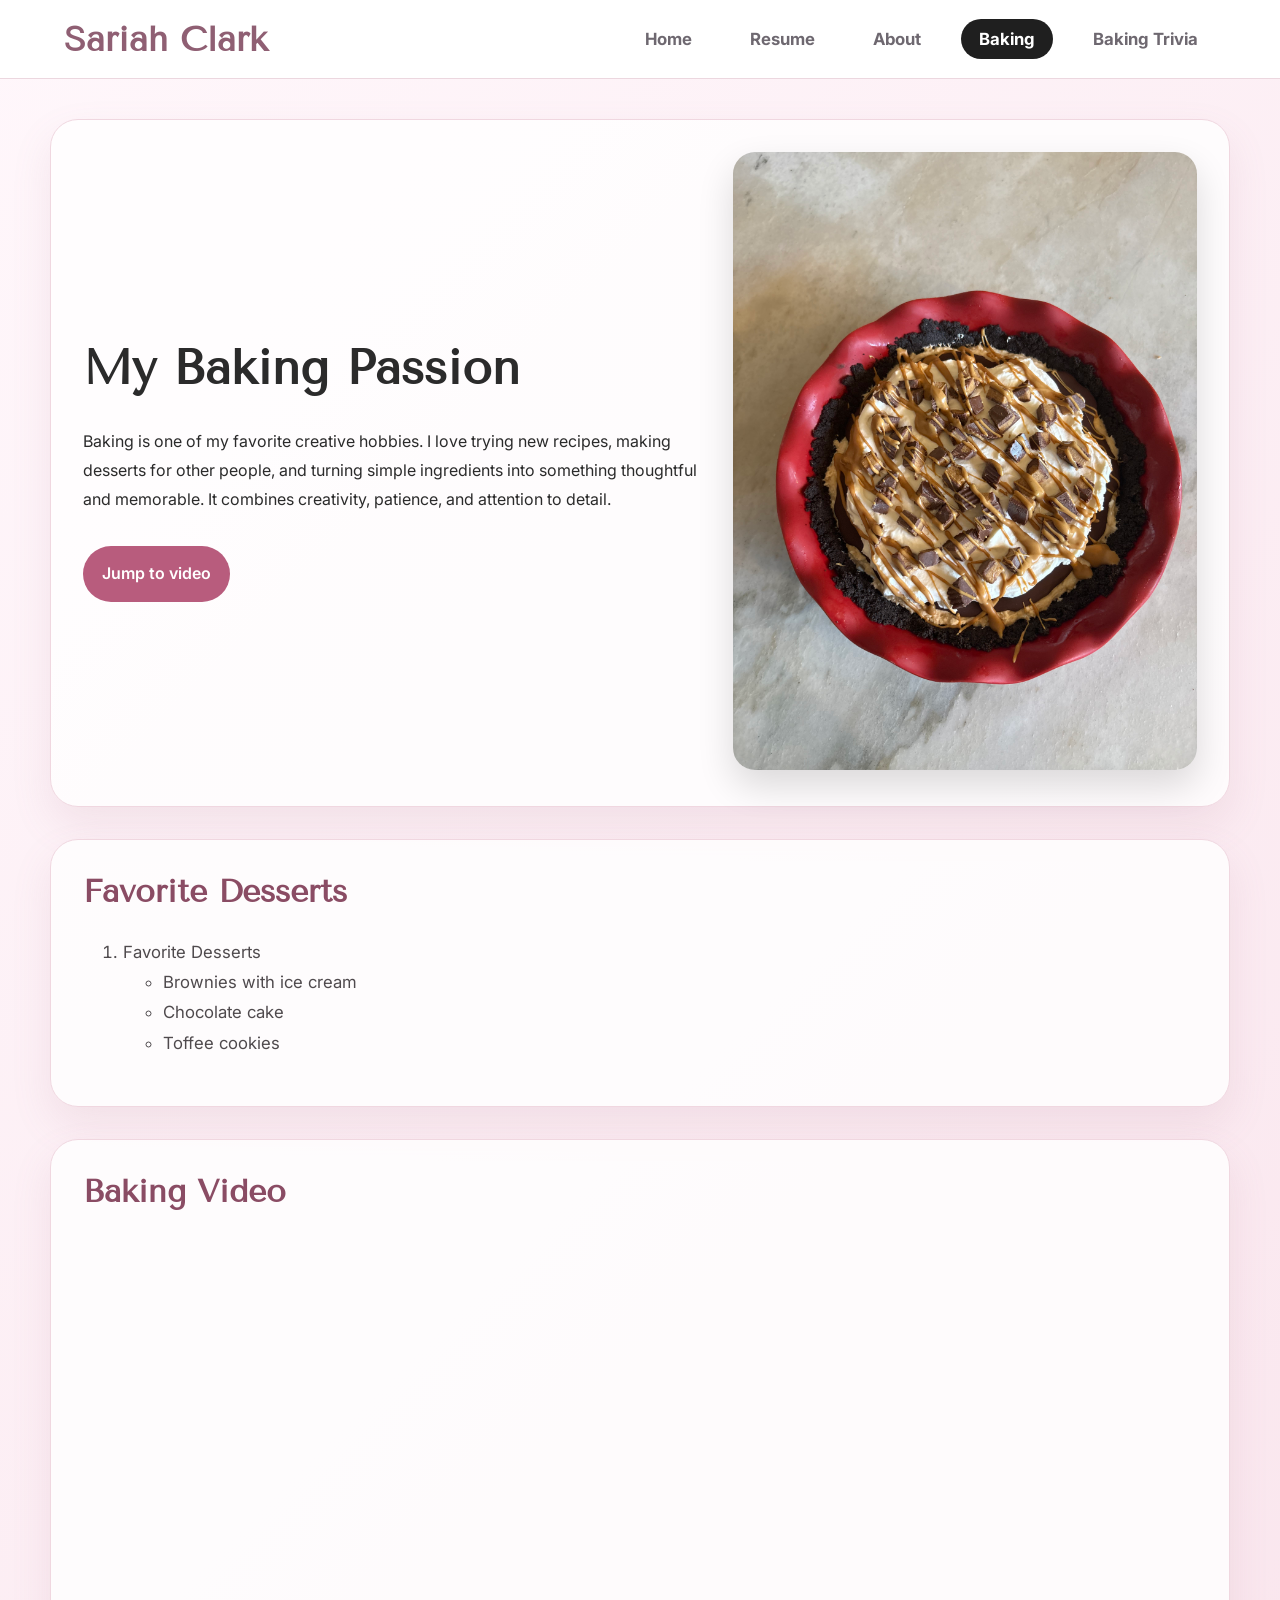
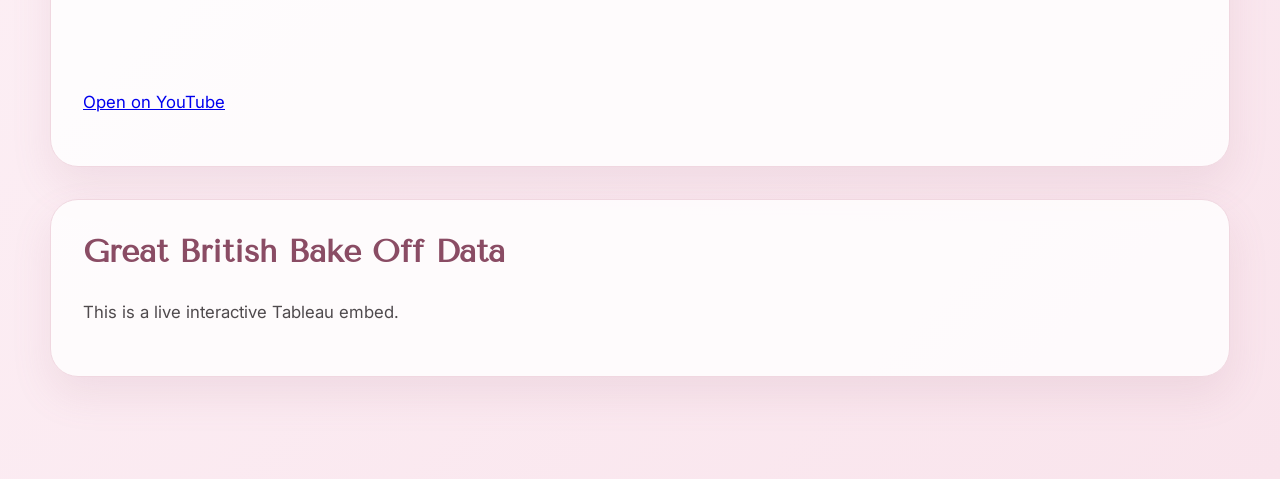
==== scratch.html @ 56e5a97a "Add files via upload" ====
<!DOCTYPE html>
<html lang="en">
<head>
  <meta charset="UTF-8">
  <meta name="viewport" content="width=device-width, initial-scale=1.0">
  <title>Baking | Sariah Clark</title>
  <link href="https://fonts.googleapis.com/css2?family=Tenor+Sans&family=Inter:wght@400;600&display=swap" rel="stylesheet">
  <link href="styles/scratch.css" rel="stylesheet">
</head>
<body>

<nav class="navbar">
  <div class="nav-container">
    <h2 class="site-name">Sariah Clark</h2>
    <div class="nav-links">
      <a href="index.html">Home</a>
      <a href="resume.html">Resume</a>
      <a href="about.html">About</a>
      <a href="scratch.html" class="active-page">Baking</a>
      <a href="app.html">Baking Trivia</a>
    </div>
  </div>
</nav>

<main class="scratch-main">
  <section class="hero-box">
    <div class="hero-text">
      <h1 id="top">My Baking Passion</h1>
      <p>
        Baking is one of my favorite creative hobbies. I love trying new recipes, making desserts
        for other people, and turning simple ingredients into something thoughtful and memorable.
        It combines creativity, patience, and attention to detail.
      </p>
      <a class="jump-button" href="#video">Jump to video</a>
    </div>

    <div class="hero-image-wrap">
      <img src="images/baking.jpeg" alt="A homemade dessert by Sariah" class="feature-image">
    </div>
  </section>

  <section class="content-card">
    <h2>Favorite Desserts</h2>
    <ol>
      <li>
        Favorite Desserts
        <ul>
          <li>Brownies with ice cream</li>
          <li>Chocolate cake</li>
          <li>Toffee cookies</li>
        </ul>
      </li>
    </ol>
  </section>

  <section id="video" class="content-card">
    <h2>Baking Video</h2>

    <div class="video-wrap">
      <iframe
        src="https://www.youtube.com/embed/_ZnH8eiJbPo"
        title="Baking video"
        allow="accelerometer; autoplay; clipboard-write; encrypted-media; gyroscope; picture-in-picture; web-share"
        allowfullscreen>
      </iframe>
    </div>

    <p><a href="https://www.youtube.com/watch?v=_ZnH8eiJbPo" target="_blank">Open on YouTube</a></p>
  </section>

  <section class="content-card">
    <h2>Great British Bake Off Data</h2>
    <p class="note-text">This is a live interactive Tableau embed.</p>

    <div class='tableauPlaceholder' id='viz1774888617337' style='position: relative'>
      <noscript>
        <img alt='Story' src='https://public.tableau.com/static/images/Gr/GreatBritishBakeOffGBBO/Story/1.png' style='border: none'>
      </noscript>
      <object class='tableauViz' style='display:none;'>
        <param name='host_url' value='https%3A%2F%2Fpublic.tableau.com%2F'>
        <param name='embed_code_version' value='3'>
        <param name='site_root' value=''>
        <param name='name' value='GreatBritishBakeOffGBBO/Story'>
        <param name='tabs' value='no'>
        <param name='toolbar' value='yes'>
        <param name='static_image' value='https://public.tableau.com/static/images/Gr/GreatBritishBakeOffGBBO/Story/1.png'>
        <param name='animate_transition' value='yes'>
        <param name='display_static_image' value='yes'>
        <param name='display_spinner' value='yes'>
        <param name='display_overlay' value='yes'>
        <param name='display_count' value='yes'>
        <param name='language' value='en-US'>
      </object>
    </div>

    <script type="text/javascript">
      var divElement = document.getElementById('viz1774888617337');
      var vizElement = divElement.getElementsByTagName('object')[0];
      vizElement.style.width = '100%';
      vizElement.style.height = '800px';
      var scriptElement = document.createElement('script');
      scriptElement.src = 'https://public.tableau.com/javascripts/api/viz_v1.js';
      vizElement.parentNode.insertBefore(scriptElement, vizElement);
    </script>
  </section>
</main>

</body>
</html>
---- styles/scratch.css ----
body {
  margin: 0;
  font-family: 'Inter', sans-serif;
  background: linear-gradient(135deg, #fff7fb 0%, #f9e4ec 100%);
  color: #2b2b2b;
}

.navbar {
  background-color: #ffffff;
  border-bottom: 1px solid #ecd7df;
  padding: 18px 0;
}

.nav-container {
  width: 90%;
  max-width: 1200px;
  margin: 0 auto;
  display: flex;
  justify-content: space-between;
  align-items: center;
  flex-wrap: wrap;
  gap: 16px;
}

.site-name {
  font-family: 'Tenor Sans', serif;
  font-size: 2.2rem;
  color: #8f5f73;
  margin: 0;
}

.nav-links a {
  text-decoration: none;
  color: #6e6870;
  margin-left: 18px;
  font-weight: 700;
  font-size: 1.05rem;
  padding: 10px 18px;
  border-radius: 28px;
  display: inline-block;
  transition: 0.2s ease;
}

.nav-links a:hover {
  background-color: #f6dde6;
  color: #8f5f73;
}

.active-page {
  background-color: #1f1f1f;
  color: white !important;
}

.scratch-main {
  max-width: 1180px;
  margin: 0 auto;
  padding: 40px 20px 70px;
}

.hero-box {
  display: grid;
  grid-template-columns: 1.2fr 0.9fr;
  gap: 2rem;
  align-items: center;
  background: rgba(255, 255, 255, 0.82);
  border: 1px solid #f0d7e0;
  border-radius: 28px;
  box-shadow: 0 18px 40px rgba(166, 107, 134, 0.12);
  padding: 2rem;
  margin-bottom: 2rem;
}

.hero-text {
  line-height: 1.8;
}

.hero-image-wrap {
  width: 100%;
}

h1,
h2 {
  font-family: 'Tenor Sans', serif;
}

h1 {
  font-size: 3rem;
  margin-top: 0;
  margin-bottom: 1rem;
}

h2 {
  font-size: 2rem;
  margin-top: 0;
  color: #8a4c64;
}

.content-card p,
li {
  line-height: 1.8;
  color: #4f4a4d;
  font-size: 1.05rem;
}

.jump-button {
  display: inline-block;
  margin-top: 1rem;
  background: #b85c7d;
  color: white;
  text-decoration: none;
  padding: 0.85rem 1.2rem;
  border-radius: 999px;
  font-weight: 600;
}

.jump-button:hover {
  background: #9f4d6b;
  color: white;
}

.feature-image {
  width: 100%;
  border-radius: 22px;
  object-fit: cover;
  box-shadow: 0 16px 36px rgba(0, 0, 0, 0.14);
}

.content-card {
  background: rgba(255, 255, 255, 0.82);
  border: 1px solid #f0d7e0;
  border-radius: 28px;
  box-shadow: 0 18px 40px rgba(166, 107, 134, 0.12);
  padding: 2rem;
  margin-bottom: 2rem;
}

.video-wrap {
  position: relative;
  width: 100%;
  overflow: hidden;
  border-radius: 22px;
  margin-top: 1rem;
}

.video-wrap iframe {
  width: 100%;
  min-height: 430px;
  border: 0;
}

.note-text {
  color: #7a7477;
}

.tableauPlaceholder {
  width: 100%;
  overflow: hidden;
  border-radius: 22px;
}

@media (max-width: 900px) {
  .hero-box {
    grid-template-columns: 1fr;
  }

  h1 {
    font-size: 2.4rem;
  }

  .nav-container {
    justify-content: center;
    gap: 1rem;
  }

  .nav-links {
    display: flex;
    flex-wrap: wrap;
    justify-content: center;
  }
}
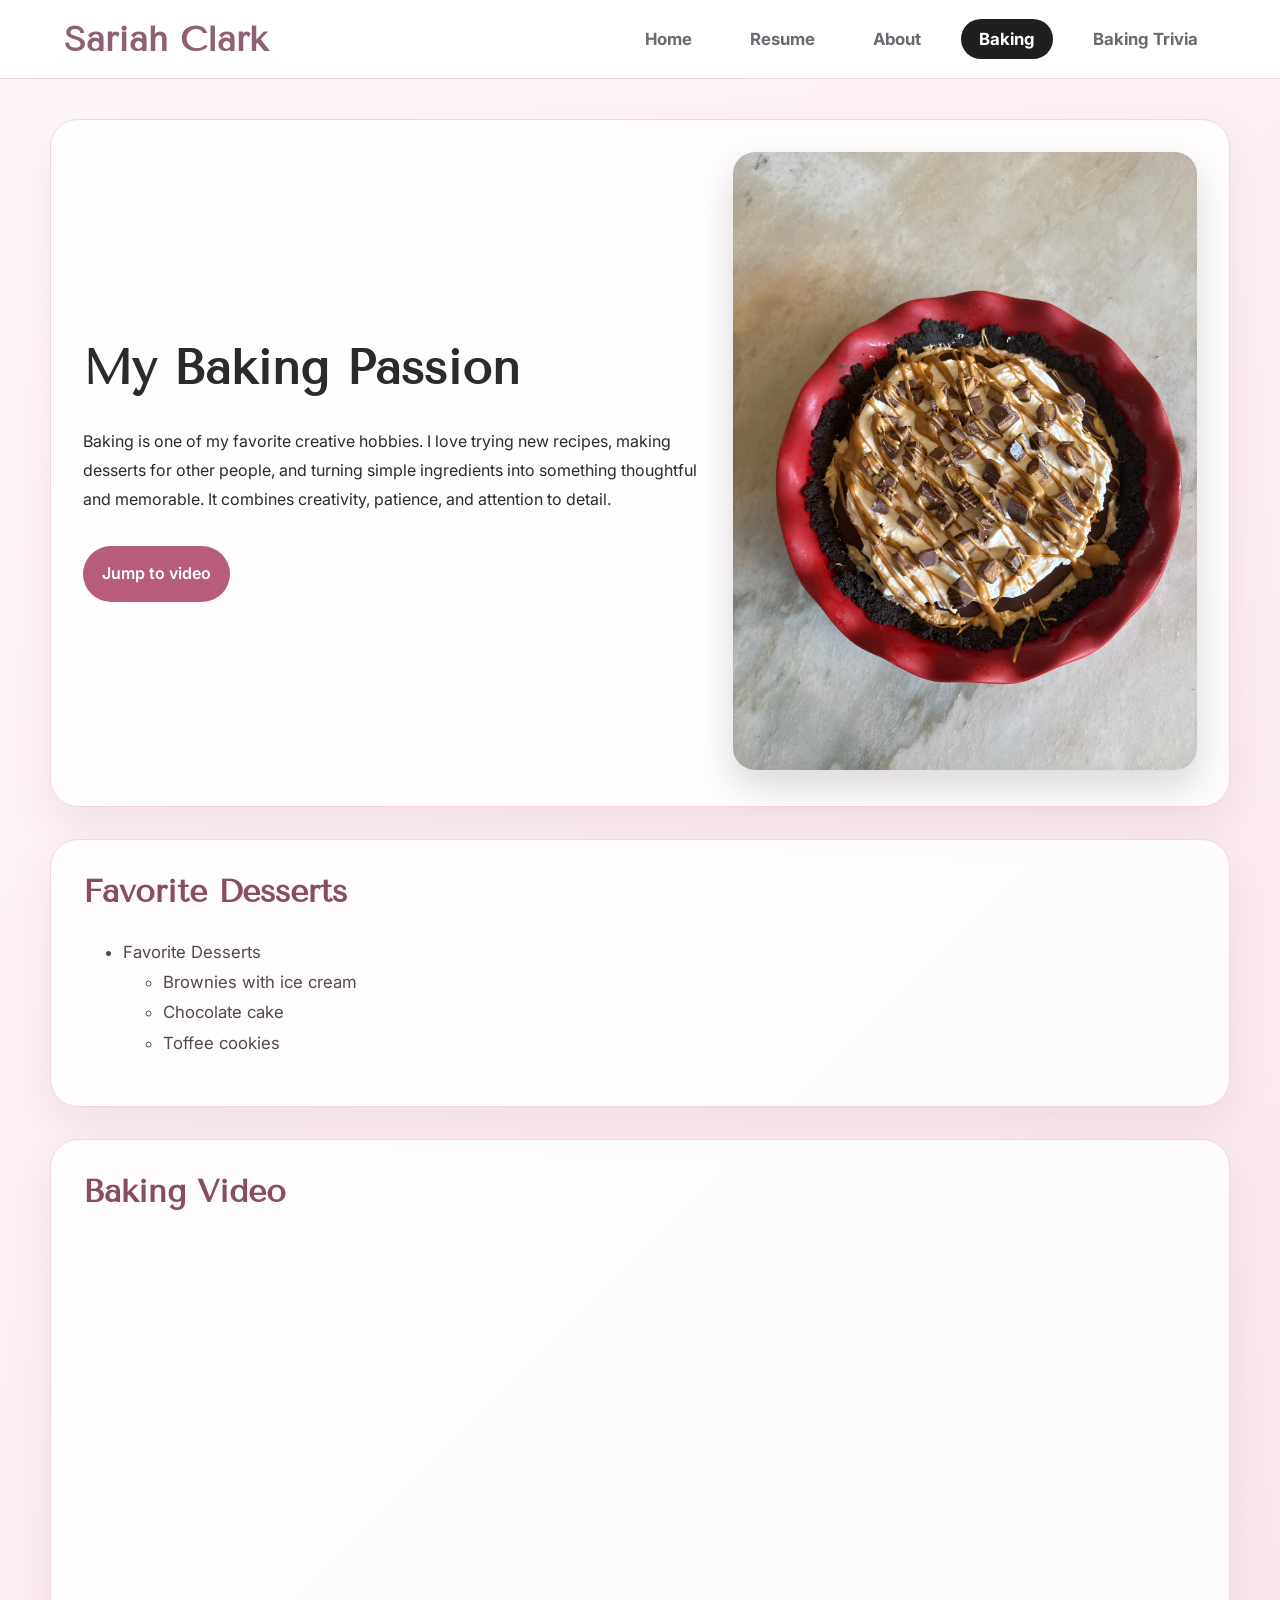
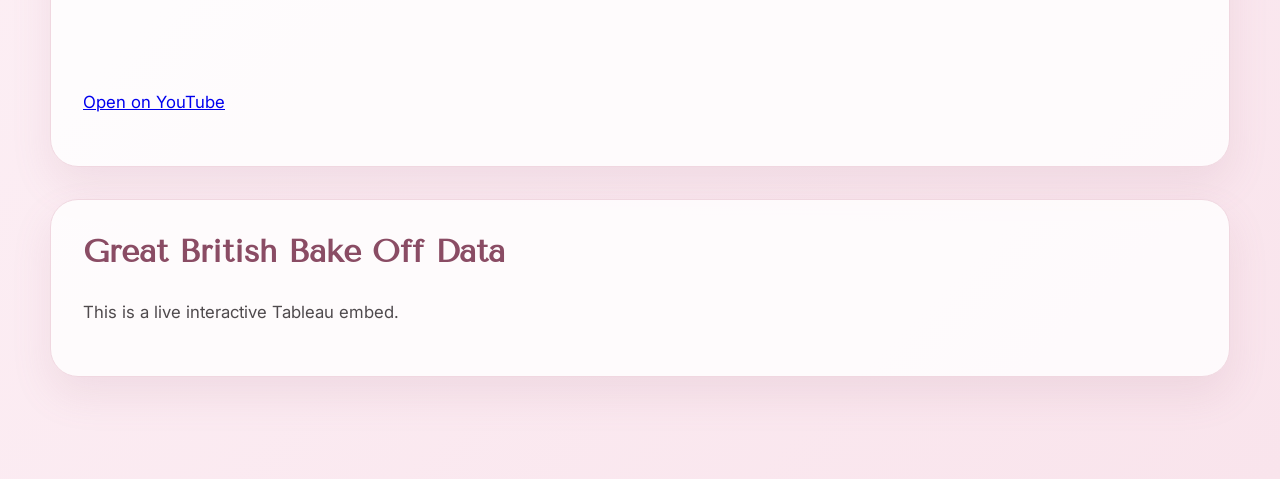
==== commit 0d8891fc: "Update scratch.html" ====
--- a/scratch.html
+++ b/scratch.html
@@ -39,19 +39,18 @@
     </div>
   </section>
 
-  <section class="content-card">
-    <h2>Favorite Desserts</h2>
-    <ol>
-      <li>
-        Favorite Desserts
-        <ul>
-          <li>Brownies with ice cream</li>
-          <li>Chocolate cake</li>
-          <li>Toffee cookies</li>
-        </ul>
-      </li>
-    </ol>
-  </section>
+<section class="content-card">
+  <h2>Favorite Desserts</h2>
+  <ul>
+    <li>Favorite Desserts
+      <ul>
+        <li>Brownies with ice cream</li>
+        <li>Chocolate cake</li>
+        <li>Toffee cookies</li>
+      </ul>
+    </li>
+  </ul>
+</section>
 
   <section id="video" class="content-card">
     <h2>Baking Video</h2>
@@ -106,4 +105,4 @@
 </main>
 
 </body>
-</html>+</html>
